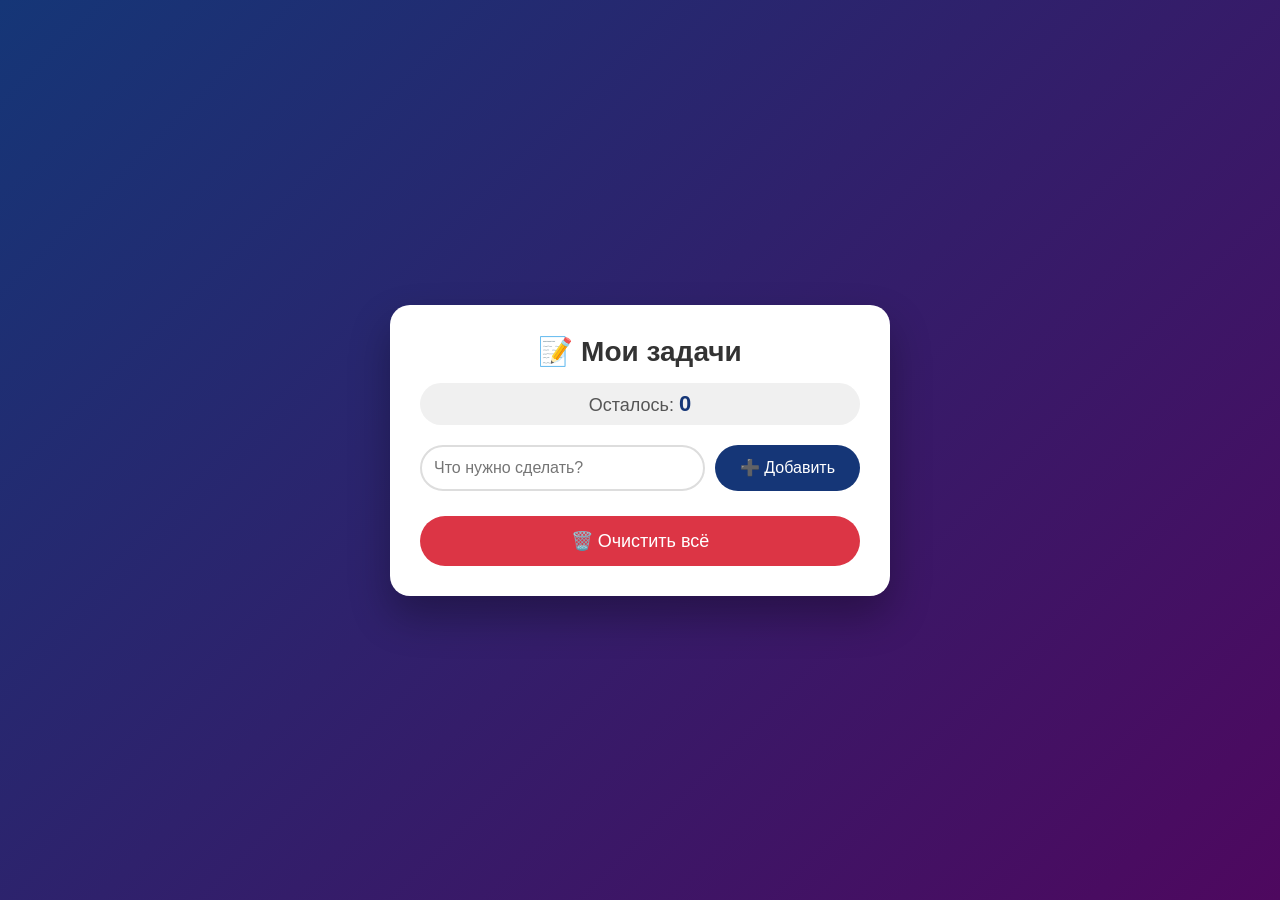
==== index.html @ 0c10a116 "Add files via upload" ====
<!DOCTYPE html>
<html lang="ru">
<head>
    <meta charset="UTF-8">
    <meta name="viewport" content="width=device-width, initial-scale=1.0">
    <title>Мой TODO лист</title>
    <link rel="stylesheet" href="styles.css">
</head>
<body>
    <div class="todo-container">
        <h1>📝 Мои задачи</h1>
        
        <!-- Счётчик оставшихся задач -->
        <div class="counter" id="counter">Осталось: <span id="remainingCount">0</span></div>

        <!-- Поле ввода и кнопка добавления -->
        <div class="input-area">
            <input type="text" id="taskInput" placeholder="Что нужно сделать?">
            <button id="addButton">➕ Добавить</button>
        </div>

        <!-- Список задач будет помещаться сюда -->
        <div id="tasksList" class="tasks-list"></div>

        <!-- Кнопка очистки всех задач -->
        <button id="clearAllButton" class="clear-btn">🗑️ Очистить всё</button>
    </div>

    <script src="app.js"></script>
</body>
</html>
---- styles.css ----
/* Общие настройки для всей страницы */
* {
    box-sizing: border-box;
    margin: 0;
    padding: 0;
}

body {
    font-family: 'Segoe UI', Tahoma, Geneva, Verdana, sans-serif;
    background: linear-gradient(135deg, #153677, #4e085f);
    min-height: 100vh;
    display: flex;
    justify-content: center;
    align-items: center;
    padding: 20px;
}

/* Белая карточка с задачами */
.todo-container {
    background: white;
    max-width: 500px;
    width: 100%;
    padding: 30px;
    border-radius: 20px;
    box-shadow: 0 20px 40px rgba(0, 0, 0, 0.3);
}

/* Заголовок */
h1 {
    text-align: center;
    margin-bottom: 15px;
    color: #333;
    font-size: 28px;
}

/* Счётчик оставшихся задач */
.counter {
    text-align: center;
    font-size: 18px;
    margin-bottom: 20px;
    color: #555;
    background: #f0f0f0;
    padding: 8px;
    border-radius: 30px;
}

#remainingCount {
    font-weight: bold;
    color: #153677;
    font-size: 22px;
}

/* Поле ввода и кнопка добавления */
.input-area {
    display: flex;
    gap: 10px;
    margin-bottom: 25px;
}

#taskInput {
    flex: 1;
    padding: 12px;
    border: 2px solid #ddd;
    border-radius: 30px;
    font-size: 16px;
    outline: none;
    transition: border-color 0.3s;
}

#taskInput:focus {
    border-color: #153677;
}

#addButton {
    padding: 12px 25px;
    background: #153677;
    color: white;
    border: none;
    border-radius: 30px;
    font-size: 16px;
    cursor: pointer;
    transition: background 0.3s;
}

#addButton:hover {
    background: #0f2a55;
}

/* Контейнер для списка задач */
.tasks-list {
    margin-bottom: 20px;
}

/* Карточка одной задачи */
.task-item {
    display: flex;
    align-items: center;
    gap: 12px;
    background: #f9f9f9;
    padding: 12px 15px;
    border-radius: 40px;
    margin-bottom: 10px;
    box-shadow: 0 2px 5px rgba(0,0,0,0.05);
    transition: transform 0.2s;
}

.task-item:hover {
    transform: scale(1.02);
}

/* Чекбокс */
.task-checkbox {
    width: 20px;
    height: 20px;
    cursor: pointer;
    accent-color: #153677; /* цвет галочки */
}

/* Текст задачи */
.task-text {
    flex: 1;
    font-size: 16px;
    color: #333;
    word-break: break-word;
}

/* Если задача выполнена — зачёркиваем текст */
.task-item.completed .task-text {
    text-decoration: line-through;
    color: #aaa;
}

/* Кнопка удаления */
.delete-btn {
    background: none;
    border: none;
    font-size: 20px;
    cursor: pointer;
    color: #999;
    transition: color 0.2s;
    padding: 0 5px;
}

.delete-btn:hover {
    color: #dc3545;
}

/* Кнопка очистки всего списка */
.clear-btn {
    width: 100%;
    padding: 14px;
    background: #dc3545;
    color: white;
    border: none;
    border-radius: 40px;
    font-size: 18px;
    cursor: pointer;
    transition: background 0.3s;
}

.clear-btn:hover {
    background: #c82333;
}
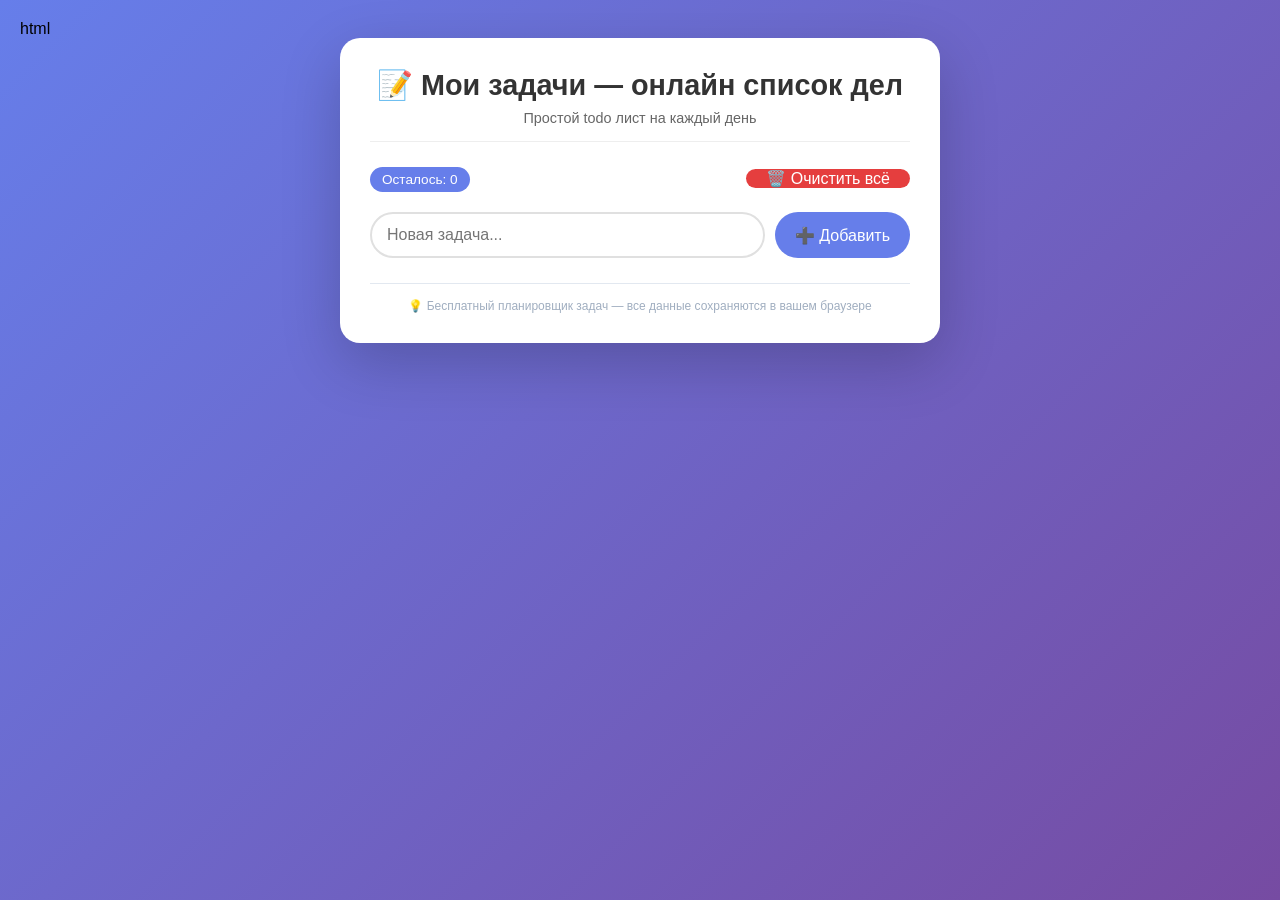
==== commit 21998bcd: "Update index.html" ====
--- a/index.html
+++ b/index.html
@@ -1,31 +1,295 @@
+html
 <!DOCTYPE html>
 <html lang="ru">
 <head>
     <meta charset="UTF-8">
-    <meta name="viewport" content="width=device-width, initial-scale=1.0">
-    <title>Мой TODO лист</title>
-    <link rel="stylesheet" href="styles.css">
+    <meta name="viewport" content="width=device-width, initial-scale=1.0, user-scalable=yes">
+    <title>Мои задачи — онлайн список дел | Простой todo лист</title>
+    <meta name="description" content="Бесплатный планировщик задач: создавайте и отмечайте мои задачи онлайн. Веб-версия без регистрации, для ежедневного использования.">
+    <meta name="keywords" content="мои задачи, todo лист, список задач онлайн, планировщик задач, to do list">
+    <meta name="author" content="Uli Vav">
+    <style>
+        * {
+            margin: 0;
+            padding: 0;
+            box-sizing: border-box;
+        }
+
+        body {
+            font-family: -apple-system, BlinkMacSystemFont, 'Segoe UI', Roboto, 'Helvetica Neue', sans-serif;
+            background: linear-gradient(135deg, #667eea 0%, #764ba2 100%);
+            min-height: 100vh;
+            padding: 20px;
+        }
+
+        .container {
+            max-width: 600px;
+            margin: 0 auto;
+            background: white;
+            border-radius: 20px;
+            box-shadow: 0 20px 60px rgba(0,0,0,0.2);
+            padding: 30px;
+        }
+
+        h1 {
+            font-size: 1.8rem;
+            color: #333;
+            margin-bottom: 8px;
+            text-align: center;
+        }
+
+        .subtitle {
+            text-align: center;
+            color: #666;
+            margin-bottom: 25px;
+            font-size: 0.9rem;
+            border-bottom: 1px solid #eee;
+            padding-bottom: 15px;
+        }
+
+        .todo-header {
+            display: flex;
+            justify-content: space-between;
+            align-items: baseline;
+            margin-bottom: 20px;
+            flex-wrap: wrap;
+            gap: 10px;
+        }
+
+        .remaining {
+            background: #667eea;
+            color: white;
+            padding: 5px 12px;
+            border-radius: 20px;
+            font-size: 0.85rem;
+            font-weight: 500;
+        }
+
+        .add-section {
+            display: flex;
+            gap: 10px;
+            margin-bottom: 25px;
+        }
+
+        .add-section input {
+            flex: 1;
+            padding: 12px 15px;
+            border: 2px solid #e0e0e0;
+            border-radius: 25px;
+            font-size: 1rem;
+            transition: border-color 0.2s;
+        }
+
+        .add-section input:focus {
+            outline: none;
+            border-color: #667eea;
+        }
+
+        button {
+            background: #667eea;
+            color: white;
+            border: none;
+            padding: 0 20px;
+            border-radius: 25px;
+            font-size: 1rem;
+            cursor: pointer;
+            transition: background 0.2s, transform 0.1s;
+        }
+
+        button:hover {
+            background: #5a67d8;
+        }
+
+        button:active {
+            transform: scale(0.97);
+        }
+
+        .clear-btn {
+            background: #e53e3e;
+        }
+
+        .clear-btn:hover {
+            background: #c53030;
+        }
+
+        .todo-list {
+            list-style: none;
+            margin-bottom: 20px;
+        }
+
+        .todo-item {
+            display: flex;
+            align-items: center;
+            gap: 12px;
+            padding: 12px;
+            background: #f7fafc;
+            border-radius: 12px;
+            margin-bottom: 8px;
+            transition: background 0.2s;
+        }
+
+        .todo-item:hover {
+            background: #edf2f7;
+        }
+
+        .todo-item input[type="checkbox"] {
+            width: 20px;
+            height: 20px;
+            cursor: pointer;
+        }
+
+        .todo-text {
+            flex: 1;
+            font-size: 1rem;
+            color: #2d3748;
+            word-break: break-word;
+        }
+
+        .completed {
+            text-decoration: line-through;
+            color: #a0aec0;
+        }
+
+        .delete-btn {
+            background: none;
+            color: #e53e3e;
+            font-size: 1.2rem;
+            padding: 5px 10px;
+            border-radius: 20px;
+        }
+
+        .delete-btn:hover {
+            background: #fed7d7;
+            color: #c53030;
+        }
+
+        footer {
+            text-align: center;
+            color: #a0aec0;
+            font-size: 0.75rem;
+            margin-top: 20px;
+            padding-top: 15px;
+            border-top: 1px solid #e2e8f0;
+        }
+    </style>
 </head>
 <body>
-    <div class="todo-container">
-        <h1>📝 Мои задачи</h1>
-        
-        <!-- Счётчик оставшихся задач -->
-        <div class="counter" id="counter">Осталось: <span id="remainingCount">0</span></div>
-
-        <!-- Поле ввода и кнопка добавления -->
-        <div class="input-area">
-            <input type="text" id="taskInput" placeholder="Что нужно сделать?">
-            <button id="addButton">➕ Добавить</button>
+    <div class="container">
+        <h1>📝 Мои задачи — онлайн список дел</h1>
+        <div class="subtitle">Простой todo лист на каждый день</div>
+
+        <div class="todo-header">
+            <span class="remaining">Осталось: <span id="remainingCount">0</span></span>
+            <button id="clearAllBtn" class="clear-btn" aria-label="Очистить все задачи">🗑️ Очистить всё</button>
         </div>
 
-        <!-- Список задач будет помещаться сюда -->
-        <div id="tasksList" class="tasks-list"></div>
-
-        <!-- Кнопка очистки всех задач -->
-        <button id="clearAllButton" class="clear-btn">🗑️ Очистить всё</button>
+        <div class="add-section">
+            <input type="text" id="taskInput" placeholder="Новая задача..." aria-label="Текст новой задачи">
+            <button id="addBtn">➕ Добавить</button>
+        </div>
+
+        <ul class="todo-list" id="todoList"></ul>
+        <footer>
+            💡 Бесплатный планировщик задач — все данные сохраняются в вашем браузере
+        </footer>
     </div>
 
-    <script src="app.js"></script>
+    <script>
+        // Загрузка задач из localStorage
+        let tasks = JSON.parse(localStorage.getItem('tasks')) || [];
+
+        // DOM элементы
+        const todoList = document.getElementById('todoList');
+        const taskInput = document.getElementById('taskInput');
+        const addBtn = document.getElementById('addBtn');
+        const clearAllBtn = document.getElementById('clearAllBtn');
+        const remainingCount = document.getElementById('remainingCount');
+
+        // Сохранение в localStorage
+        function saveTasks() {
+            localStorage.setItem('tasks', JSON.stringify(tasks));
+        }
+
+        // Обновление счетчика оставшихся задач
+        function updateRemaining() {
+            const remaining = tasks.filter(task => !task.completed).length;
+            remainingCount.textContent = remaining;
+        }
+
+        // Рендер списка задач
+        function renderTasks() {
+            todoList.innerHTML = '';
+            
+            tasks.forEach((task, index) => {
+                const li = document.createElement('li');
+                li.className = 'todo-item';
+                
+                const checkbox = document.createElement('input');
+                checkbox.type = 'checkbox';
+                checkbox.checked = task.completed;
+                checkbox.addEventListener('change', () => {
+                    tasks[index].completed = checkbox.checked;
+                    saveTasks();
+                    renderTasks();
+                });
+                
+                const span = document.createElement('span');
+                span.className = 'todo-text' + (task.completed ? ' completed' : '');
+                span.textContent = task.text;
+                
+                const deleteBtn = document.createElement('button');
+                deleteBtn.textContent = '🗑️';
+                deleteBtn.className = 'delete-btn';
+                deleteBtn.setAttribute('aria-label', 'Удалить задачу');
+                deleteBtn.addEventListener('click', () => {
+                    tasks.splice(index, 1);
+                    saveTasks();
+                    renderTasks();
+                });
+                
+                li.appendChild(checkbox);
+                li.appendChild(span);
+                li.appendChild(deleteBtn);
+                todoList.appendChild(li);
+            });
+            
+            updateRemaining();
+        }
+
+        // Добавление новой задачи
+        function addTask() {
+            const text = taskInput.value.trim();
+            if (text === '') return;
+            
+            tasks.push({
+                text: text,
+                completed: false
+            });
+            
+            saveTasks();
+            renderTasks();
+            taskInput.value = '';
+            taskInput.focus();
+        }
+
+        // Очистка всех задач
+        function clearAllTasks() {
+            if (confirm('Удалить все задачи без возможности восстановления?')) {
+                tasks = [];
+                saveTasks();
+                renderTasks();
+            }
+        }
+
+        // Обработчики событий
+        addBtn.addEventListener('click', addTask);
+        clearAllBtn.addEventListener('click', clearAllTasks);
+        taskInput.addEventListener('keypress', (e) => {
+            if (e.key === 'Enter') addTask();
+        });
+
+        // Первоначальный рендер
+        renderTasks();
+    </script>
 </body>
-</html>+</html>
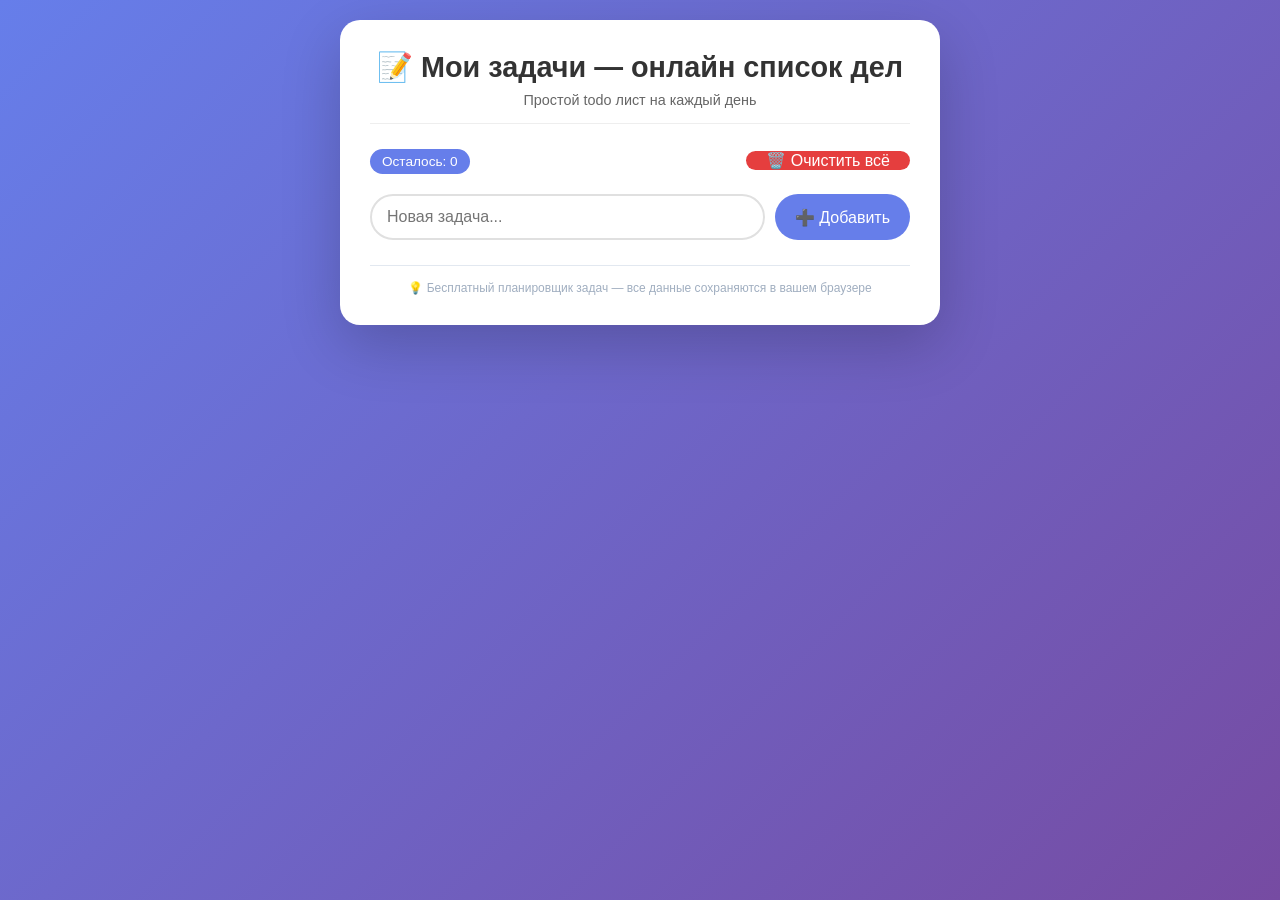
==== commit 2bd43ae9: "Update index.html" ====
--- a/index.html
+++ b/index.html
@@ -1,4 +1,4 @@
-html
+
 <!DOCTYPE html>
 <html lang="ru">
 <head>
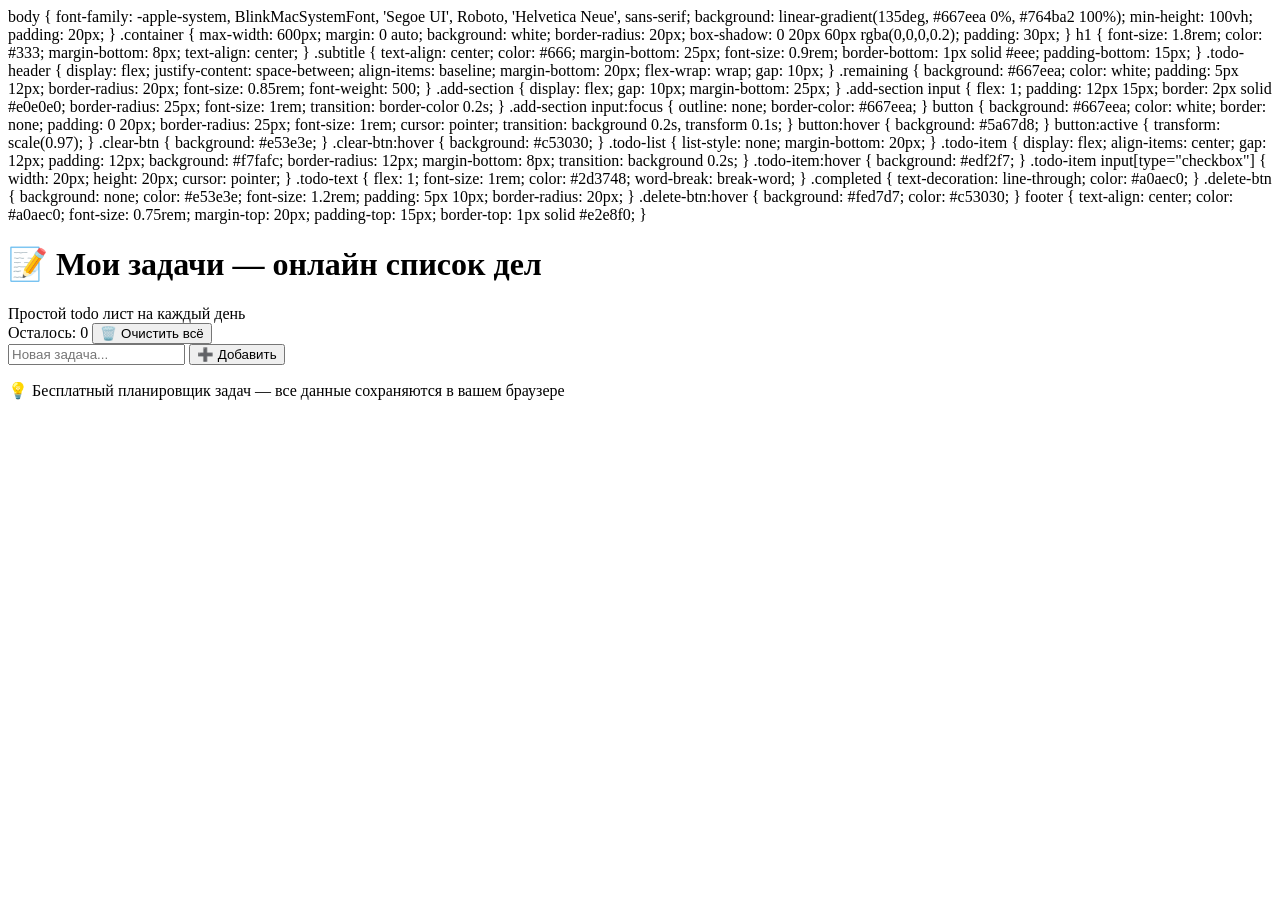
==== commit 01c5eb51: "Update index.html" ====
--- a/index.html
+++ b/index.html
@@ -2,19 +2,26 @@
 <!DOCTYPE html>
 <html lang="ru">
 <head>
-    <meta charset="UTF-8">
-    <meta name="viewport" content="width=device-width, initial-scale=1.0, user-scalable=yes">
-    <title>Мои задачи — онлайн список дел | Простой todo лист</title>
-    <meta name="description" content="Бесплатный планировщик задач: создавайте и отмечайте мои задачи онлайн. Веб-версия без регистрации, для ежедневного использования.">
-    <meta name="keywords" content="мои задачи, todo лист, список задач онлайн, планировщик задач, to do list">
-    <meta name="author" content="Uli Vav">
-    <style>
-        * {
-            margin: 0;
-            padding: 0;
-            box-sizing: border-box;
-        }
-
+   <!-- Основные метатеги для SEO -->
+<title>Онлайн список задач — бесплатный todo лист | Мои задачи</title>
+<meta name="description" content="Простой онлайн todo лист для ежедневных задач. Планируйте дела, ведите чек-листы без регистрации. Добавляйте, отмечайте и удаляйте задачи за секунды.">
+<meta name="keywords" content="онлайн todo лист, список задач, мои задачи, планировщик задач, to do list, чек лист">
+<meta name="author" content="Uli Vav">
+
+<!-- Метатеги для соцсетей (Open Graph) -->
+<meta property="og:title" content="Мои задачи — бесплатный онлайн планировщик">
+<meta property="og:description" content="Организуйте свой день с простым todo листом. Никаких регистраций — всё работает в браузере.">
+<meta property="og:url" content="https://uli-vav.github.io/">
+<meta property="og:type" content="website">
+<meta property="og:image" content="https://uli-vav.github.io/preview.jpg">
+
+<!-- Твиттер (X) -->
+<meta name="twitter:card" content="summary">
+<meta name="twitter:title" content="Мои задачи — todo лист онлайн">
+<meta name="twitter:description" content="Простейший способ вести список дел прямо в браузере.">
+
+<!-- Роботы -->
+<meta name="robots" content="index, follow">
         body {
             font-family: -apple-system, BlinkMacSystemFont, 'Segoe UI', Roboto, 'Helvetica Neue', sans-serif;
             background: linear-gradient(135deg, #667eea 0%, #764ba2 100%);
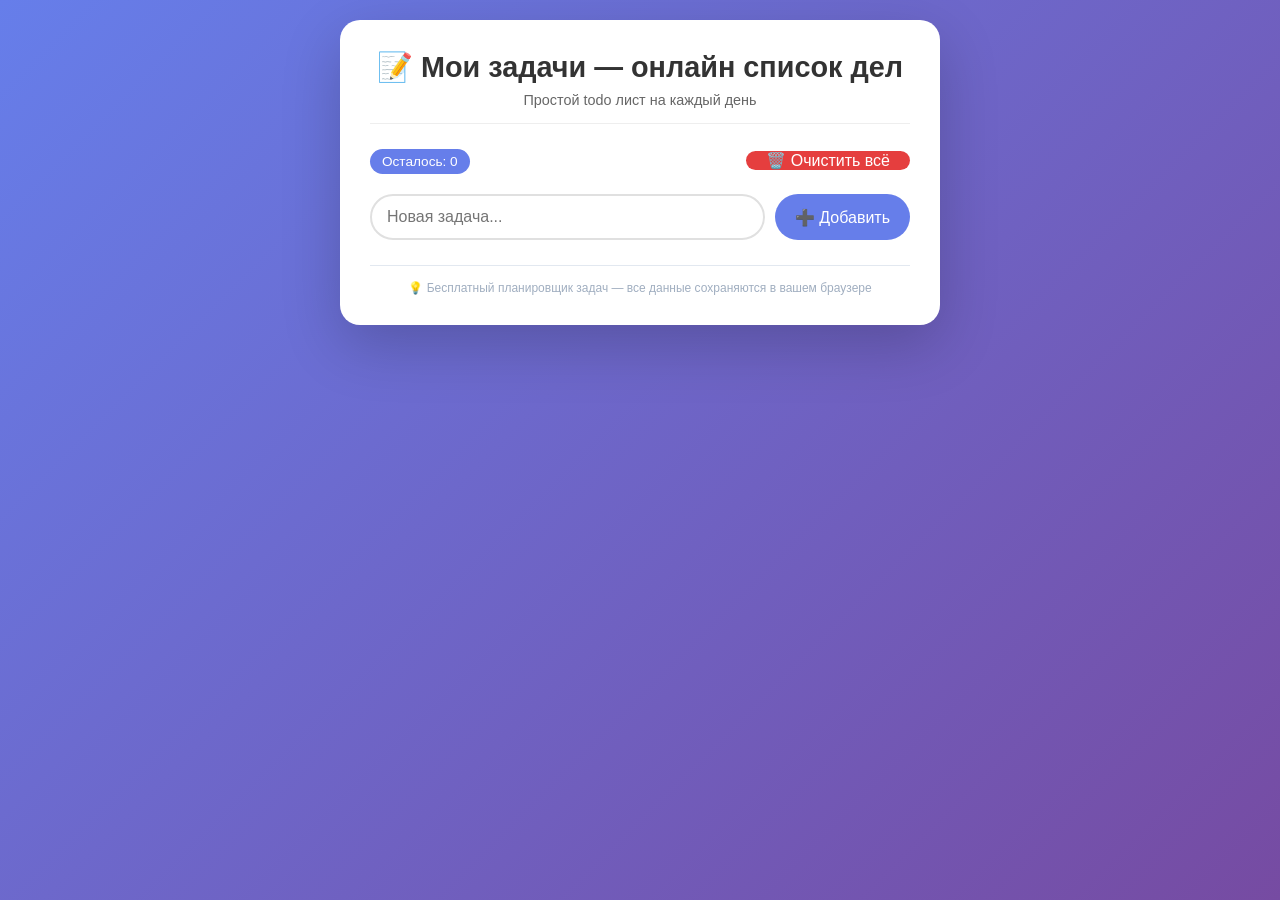
==== commit 4f1efa98: "Update index.html" ====
--- a/index.html
+++ b/index.html
@@ -1,27 +1,19 @@
-
 <!DOCTYPE html>
 <html lang="ru">
 <head>
-   <!-- Основные метатеги для SEO -->
-<title>Онлайн список задач — бесплатный todo лист | Мои задачи</title>
-<meta name="description" content="Простой онлайн todo лист для ежедневных задач. Планируйте дела, ведите чек-листы без регистрации. Добавляйте, отмечайте и удаляйте задачи за секунды.">
-<meta name="keywords" content="онлайн todo лист, список задач, мои задачи, планировщик задач, to do list, чек лист">
-<meta name="author" content="Uli Vav">
-
-<!-- Метатеги для соцсетей (Open Graph) -->
-<meta property="og:title" content="Мои задачи — бесплатный онлайн планировщик">
-<meta property="og:description" content="Организуйте свой день с простым todo листом. Никаких регистраций — всё работает в браузере.">
-<meta property="og:url" content="https://uli-vav.github.io/">
-<meta property="og:type" content="website">
-<meta property="og:image" content="https://uli-vav.github.io/preview.jpg">
-
-<!-- Твиттер (X) -->
-<meta name="twitter:card" content="summary">
-<meta name="twitter:title" content="Мои задачи — todo лист онлайн">
-<meta name="twitter:description" content="Простейший способ вести список дел прямо в браузере.">
-
-<!-- Роботы -->
-<meta name="robots" content="index, follow">
+    <meta charset="UTF-8">
+    <meta name="viewport" content="width=device-width, initial-scale=1.0, user-scalable=yes">
+    <title>Мои задачи — онлайн список дел | Простой todo лист</title>
+    <meta name="description" content="Бесплатный планировщик задач: создавайте и отмечайте мои задачи онлайн. Веб-версия без регистрации, для ежедневного использования.">
+    <meta name="keywords" content="мои задачи, todo лист, список задач онлайн, планировщик задач, to do list">
+    <meta name="author" content="Uli Vav">
+    <style>
+        * {
+            margin: 0;
+            padding: 0;
+            box-sizing: border-box;
+        }
+
         body {
             font-family: -apple-system, BlinkMacSystemFont, 'Segoe UI', Roboto, 'Helvetica Neue', sans-serif;
             background: linear-gradient(135deg, #667eea 0%, #764ba2 100%);
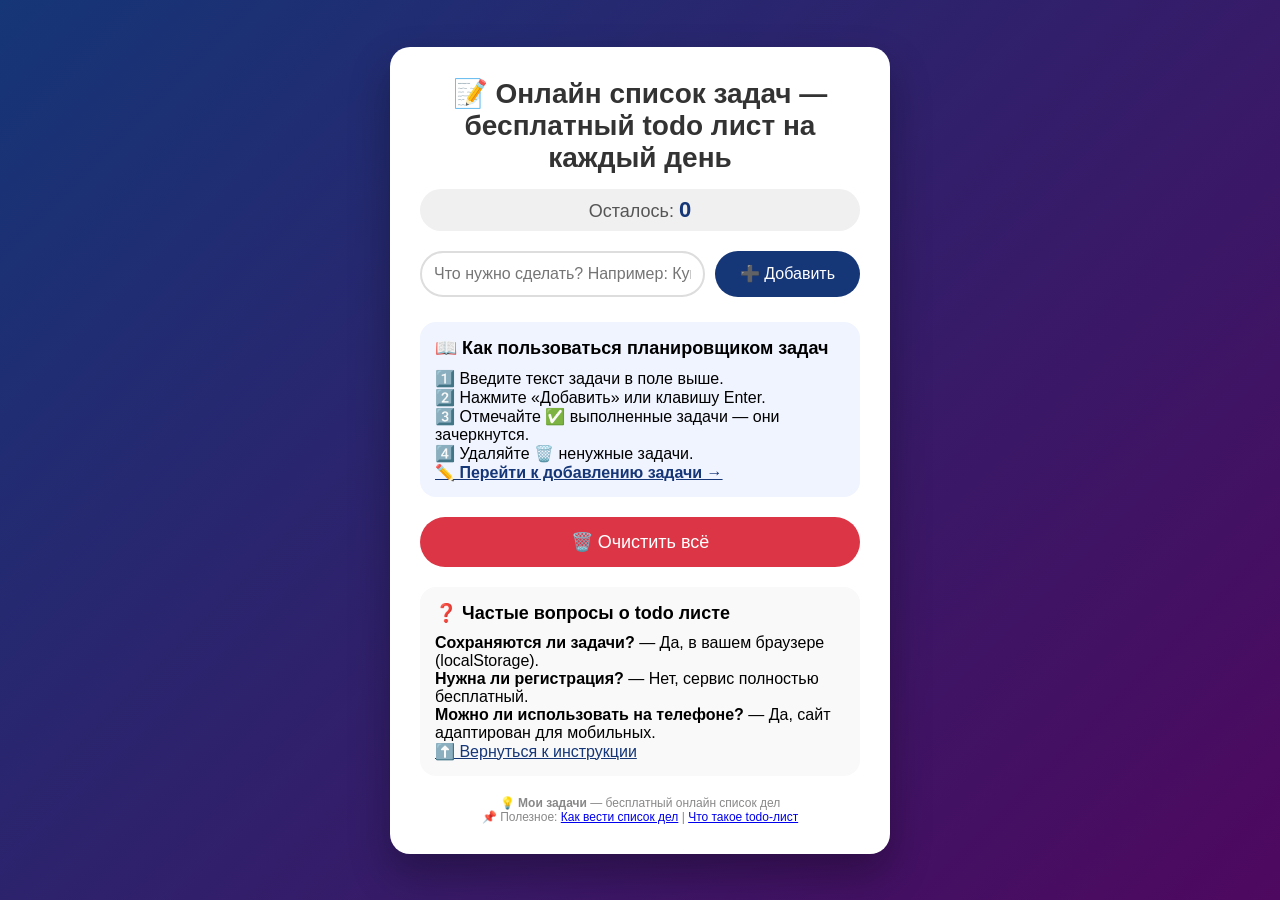
==== commit fcf2f2ea: "Update index.html" ====
--- a/index.html
+++ b/index.html
@@ -3,292 +3,63 @@
 <head>
     <meta charset="UTF-8">
     <meta name="viewport" content="width=device-width, initial-scale=1.0, user-scalable=yes">
-    <title>Мои задачи — онлайн список дел | Простой todo лист</title>
-    <meta name="description" content="Бесплатный планировщик задач: создавайте и отмечайте мои задачи онлайн. Веб-версия без регистрации, для ежедневного использования.">
-    <meta name="keywords" content="мои задачи, todo лист, список задач онлайн, планировщик задач, to do list">
+    <!-- ▲▲▲ ОСНОВНЫЕ МЕТАТЕГИ ДЛЯ SEO ▲▲▲ -->
+    <title>Онлайн список задач — бесплатный todo лист | Мои задачи</title>
+    <meta name="description" content="Простой онлайн todo лист для ежедневных задач. Планируйте дела, ведите чек-листы без регистрации. Добавляйте, отмечайте и удаляйте задачи за секунды.">
+    <meta name="keywords" content="онлайн todo лист, список задач, мои задачи, планировщик задач, to do list, чек лист, ежедневник онлайн">
     <meta name="author" content="Uli Vav">
-    <style>
-        * {
-            margin: 0;
-            padding: 0;
-            box-sizing: border-box;
-        }
-
-        body {
-            font-family: -apple-system, BlinkMacSystemFont, 'Segoe UI', Roboto, 'Helvetica Neue', sans-serif;
-            background: linear-gradient(135deg, #667eea 0%, #764ba2 100%);
-            min-height: 100vh;
-            padding: 20px;
-        }
-
-        .container {
-            max-width: 600px;
-            margin: 0 auto;
-            background: white;
-            border-radius: 20px;
-            box-shadow: 0 20px 60px rgba(0,0,0,0.2);
-            padding: 30px;
-        }
-
-        h1 {
-            font-size: 1.8rem;
-            color: #333;
-            margin-bottom: 8px;
-            text-align: center;
-        }
-
-        .subtitle {
-            text-align: center;
-            color: #666;
-            margin-bottom: 25px;
-            font-size: 0.9rem;
-            border-bottom: 1px solid #eee;
-            padding-bottom: 15px;
-        }
-
-        .todo-header {
-            display: flex;
-            justify-content: space-between;
-            align-items: baseline;
-            margin-bottom: 20px;
-            flex-wrap: wrap;
-            gap: 10px;
-        }
-
-        .remaining {
-            background: #667eea;
-            color: white;
-            padding: 5px 12px;
-            border-radius: 20px;
-            font-size: 0.85rem;
-            font-weight: 500;
-        }
-
-        .add-section {
-            display: flex;
-            gap: 10px;
-            margin-bottom: 25px;
-        }
-
-        .add-section input {
-            flex: 1;
-            padding: 12px 15px;
-            border: 2px solid #e0e0e0;
-            border-radius: 25px;
-            font-size: 1rem;
-            transition: border-color 0.2s;
-        }
-
-        .add-section input:focus {
-            outline: none;
-            border-color: #667eea;
-        }
-
-        button {
-            background: #667eea;
-            color: white;
-            border: none;
-            padding: 0 20px;
-            border-radius: 25px;
-            font-size: 1rem;
-            cursor: pointer;
-            transition: background 0.2s, transform 0.1s;
-        }
-
-        button:hover {
-            background: #5a67d8;
-        }
-
-        button:active {
-            transform: scale(0.97);
-        }
-
-        .clear-btn {
-            background: #e53e3e;
-        }
-
-        .clear-btn:hover {
-            background: #c53030;
-        }
-
-        .todo-list {
-            list-style: none;
-            margin-bottom: 20px;
-        }
-
-        .todo-item {
-            display: flex;
-            align-items: center;
-            gap: 12px;
-            padding: 12px;
-            background: #f7fafc;
-            border-radius: 12px;
-            margin-bottom: 8px;
-            transition: background 0.2s;
-        }
-
-        .todo-item:hover {
-            background: #edf2f7;
-        }
-
-        .todo-item input[type="checkbox"] {
-            width: 20px;
-            height: 20px;
-            cursor: pointer;
-        }
-
-        .todo-text {
-            flex: 1;
-            font-size: 1rem;
-            color: #2d3748;
-            word-break: break-word;
-        }
-
-        .completed {
-            text-decoration: line-through;
-            color: #a0aec0;
-        }
-
-        .delete-btn {
-            background: none;
-            color: #e53e3e;
-            font-size: 1.2rem;
-            padding: 5px 10px;
-            border-radius: 20px;
-        }
-
-        .delete-btn:hover {
-            background: #fed7d7;
-            color: #c53030;
-        }
-
-        footer {
-            text-align: center;
-            color: #a0aec0;
-            font-size: 0.75rem;
-            margin-top: 20px;
-            padding-top: 15px;
-            border-top: 1px solid #e2e8f0;
-        }
-    </style>
+    <meta name="robots" content="index, follow">
+    <!-- Метатеги для соцсетей (Open Graph) -->
+    <meta property="og:title" content="Мои задачи — бесплатный онлайн планировщик">
+    <meta property="og:description" content="Организуйте свой день с простым todo листом. Никаких регистраций — всё работает в браузере.">
+    <meta property="og:url" content="https://uli-vav.github.io/">
+    <meta property="og:type" content="website">
+    <!-- Стили -->
+    <link rel="stylesheet" href="styles.css">
 </head>
 <body>
-    <div class="container">
-        <h1>📝 Мои задачи — онлайн список дел</h1>
-        <div class="subtitle">Простой todo лист на каждый день</div>
-
-        <div class="todo-header">
-            <span class="remaining">Осталось: <span id="remainingCount">0</span></span>
-            <button id="clearAllBtn" class="clear-btn" aria-label="Очистить все задачи">🗑️ Очистить всё</button>
+    <div class="todo-container">
+        <!-- ▲▲▲ ОПТИМИЗИРОВАННЫЙ H1 (ключевое слово в начале) ▲▲▲ -->
+        <h1>📝 Онлайн список задач — бесплатный todo лист на каждый день</h1>
+        <!-- Счётчик оставшихся задач -->
+        <div class="counter" id="counter">Осталось: <span id="remainingCount">0</span></div>
+        <!-- Поле ввода и кнопка добавления -->
+        <div class="input-area">
+            <input type="text" id="taskInput" placeholder="Что нужно сделать? Например: Купить продукты, Сделать отчёт...">
+            <button id="addButton">➕ Добавить</button>
         </div>
-
-        <div class="add-section">
-            <input type="text" id="taskInput" placeholder="Новая задача..." aria-label="Текст новой задачи">
-            <button id="addBtn">➕ Добавить</button>
-        </div>
-
-        <ul class="todo-list" id="todoList"></ul>
-        <footer>
-            💡 Бесплатный планировщик задач — все данные сохраняются в вашем браузере
+        <!-- ▲▲▲ НОВАЯ СЕКЦИЯ: КАК ПОЛЬЗОВАТЬСЯ (для внутренней перелинковки) ▲▲▲ -->
+        <section id="how-to-use" style="background: #f0f4ff; padding: 15px; border-radius: 16px; margin-bottom: 20px;">
+            <h2 style="font-size: 18px; margin-bottom: 10px;">📖 Как пользоваться планировщиком задач</h2>
+            <p>1️⃣ Введите текст задачи в поле выше.</p>
+            <p>2️⃣ Нажмите «Добавить» или клавишу Enter.</p>
+            <p>3️⃣ Отмечайте ✅ выполненные задачи — они зачеркнутся.</p>
+            <p>4️⃣ Удаляйте 🗑️ ненужные задачи.</p>
+            <a href="#taskInput" style="color: #153677; font-weight: bold;">✏️ Перейти к добавлению задачи →</a>
+        </section>
+        <!-- Список задач будет помещаться сюда -->
+        <div id="tasksList" class="tasks-list"></div>
+        <!-- Кнопка очистки всех задач -->
+        <button id="clearAllButton" class="clear-btn">🗑️ Очистить всё</button>
+        <!-- ▲▲▲ НОВАЯ СЕКЦИЯ: FAQ (для внутренней перелинковки и ключевых слов) ▲▲▲ -->
+        <section id="faq" style="background: #f9f9f9; padding: 15px; border-radius: 16px; margin-top: 20px;">
+            <h2 style="font-size: 18px; margin-bottom: 10px;">❓ Частые вопросы о todo листе</h2>
+            <p><strong>Сохраняются ли задачи?</strong> — Да, в вашем браузере (localStorage).</p>
+            <p><strong>Нужна ли регистрация?</strong> — Нет, сервис полностью бесплатный.</p>
+            <p><strong>Можно ли использовать на телефоне?</strong> — Да, сайт адаптирован для мобильных.</p>
+            <a href="#how-to-use" style="color: #153677;">⬆️ Вернуться к инструкции</a>
+        </section>
+        <!-- Подвал с внешними ссылками (полезные ресурсы) -->
+        <footer style="margin-top: 20px; text-align: center; font-size: 12px; color: #888;">
+            <p>💡 <strong>Мои задачи</strong> — бесплатный онлайн список дел</p>
+            <p>
+                📌 Полезное: 
+                <a href="https://lifehacker.ru/todo-list/" target="_blank" rel="noopener">Как вести список дел</a> | 
+                <a href="https://ru.wikipedia.org/wiki/Todo-лист" target="_blank" rel="noopener">Что такое todo-лист</a>
+            </p>
         </footer>
     </div>
-
-    <script>
-        // Загрузка задач из localStorage
-        let tasks = JSON.parse(localStorage.getItem('tasks')) || [];
-
-        // DOM элементы
-        const todoList = document.getElementById('todoList');
-        const taskInput = document.getElementById('taskInput');
-        const addBtn = document.getElementById('addBtn');
-        const clearAllBtn = document.getElementById('clearAllBtn');
-        const remainingCount = document.getElementById('remainingCount');
-
-        // Сохранение в localStorage
-        function saveTasks() {
-            localStorage.setItem('tasks', JSON.stringify(tasks));
-        }
-
-        // Обновление счетчика оставшихся задач
-        function updateRemaining() {
-            const remaining = tasks.filter(task => !task.completed).length;
-            remainingCount.textContent = remaining;
-        }
-
-        // Рендер списка задач
-        function renderTasks() {
-            todoList.innerHTML = '';
-            
-            tasks.forEach((task, index) => {
-                const li = document.createElement('li');
-                li.className = 'todo-item';
-                
-                const checkbox = document.createElement('input');
-                checkbox.type = 'checkbox';
-                checkbox.checked = task.completed;
-                checkbox.addEventListener('change', () => {
-                    tasks[index].completed = checkbox.checked;
-                    saveTasks();
-                    renderTasks();
-                });
-                
-                const span = document.createElement('span');
-                span.className = 'todo-text' + (task.completed ? ' completed' : '');
-                span.textContent = task.text;
-                
-                const deleteBtn = document.createElement('button');
-                deleteBtn.textContent = '🗑️';
-                deleteBtn.className = 'delete-btn';
-                deleteBtn.setAttribute('aria-label', 'Удалить задачу');
-                deleteBtn.addEventListener('click', () => {
-                    tasks.splice(index, 1);
-                    saveTasks();
-                    renderTasks();
-                });
-                
-                li.appendChild(checkbox);
-                li.appendChild(span);
-                li.appendChild(deleteBtn);
-                todoList.appendChild(li);
-            });
-            
-            updateRemaining();
-        }
-
-        // Добавление новой задачи
-        function addTask() {
-            const text = taskInput.value.trim();
-            if (text === '') return;
-            
-            tasks.push({
-                text: text,
-                completed: false
-            });
-            
-            saveTasks();
-            renderTasks();
-            taskInput.value = '';
-            taskInput.focus();
-        }
-
-        // Очистка всех задач
-        function clearAllTasks() {
-            if (confirm('Удалить все задачи без возможности восстановления?')) {
-                tasks = [];
-                saveTasks();
-                renderTasks();
-            }
-        }
-
-        // Обработчики событий
-        addBtn.addEventListener('click', addTask);
-        clearAllBtn.addEventListener('click', clearAllTasks);
-        taskInput.addEventListener('keypress', (e) => {
-            if (e.key === 'Enter') addTask();
-        });
-
-        // Первоначальный рендер
-        renderTasks();
-    </script>
+    <!-- ▲▲▲ СКРИПТ ПОДКЛЮЧАЕТСЯ В КОНЦЕ (для скорости загрузки) ▲▲▲ -->
+    <script src="app.js"></script>
 </body>
 </html>
--- a/styles.css
+++ b/styles.css
@@ -0,0 +1,163 @@
+/* Общие настройки для всей страницы */
+* {
+    box-sizing: border-box;
+    margin: 0;
+    padding: 0;
+}
+
+body {
+    font-family: 'Segoe UI', Tahoma, Geneva, Verdana, sans-serif;
+    background: linear-gradient(135deg, #153677, #4e085f);
+    min-height: 100vh;
+    display: flex;
+    justify-content: center;
+    align-items: center;
+    padding: 20px;
+}
+
+/* Белая карточка с задачами */
+.todo-container {
+    background: white;
+    max-width: 500px;
+    width: 100%;
+    padding: 30px;
+    border-radius: 20px;
+    box-shadow: 0 20px 40px rgba(0, 0, 0, 0.3);
+}
+
+/* Заголовок */
+h1 {
+    text-align: center;
+    margin-bottom: 15px;
+    color: #333;
+    font-size: 28px;
+}
+
+/* Счётчик оставшихся задач */
+.counter {
+    text-align: center;
+    font-size: 18px;
+    margin-bottom: 20px;
+    color: #555;
+    background: #f0f0f0;
+    padding: 8px;
+    border-radius: 30px;
+}
+
+#remainingCount {
+    font-weight: bold;
+    color: #153677;
+    font-size: 22px;
+}
+
+/* Поле ввода и кнопка добавления */
+.input-area {
+    display: flex;
+    gap: 10px;
+    margin-bottom: 25px;
+}
+
+#taskInput {
+    flex: 1;
+    padding: 12px;
+    border: 2px solid #ddd;
+    border-radius: 30px;
+    font-size: 16px;
+    outline: none;
+    transition: border-color 0.3s;
+}
+
+#taskInput:focus {
+    border-color: #153677;
+}
+
+#addButton {
+    padding: 12px 25px;
+    background: #153677;
+    color: white;
+    border: none;
+    border-radius: 30px;
+    font-size: 16px;
+    cursor: pointer;
+    transition: background 0.3s;
+}
+
+#addButton:hover {
+    background: #0f2a55;
+}
+
+/* Контейнер для списка задач */
+.tasks-list {
+    margin-bottom: 20px;
+}
+
+/* Карточка одной задачи */
+.task-item {
+    display: flex;
+    align-items: center;
+    gap: 12px;
+    background: #f9f9f9;
+    padding: 12px 15px;
+    border-radius: 40px;
+    margin-bottom: 10px;
+    box-shadow: 0 2px 5px rgba(0,0,0,0.05);
+    transition: transform 0.2s;
+}
+
+.task-item:hover {
+    transform: scale(1.02);
+}
+
+/* Чекбокс */
+.task-checkbox {
+    width: 20px;
+    height: 20px;
+    cursor: pointer;
+    accent-color: #153677; /* цвет галочки */
+}
+
+/* Текст задачи */
+.task-text {
+    flex: 1;
+    font-size: 16px;
+    color: #333;
+    word-break: break-word;
+}
+
+/* Если задача выполнена — зачёркиваем текст */
+.task-item.completed .task-text {
+    text-decoration: line-through;
+    color: #aaa;
+}
+
+/* Кнопка удаления */
+.delete-btn {
+    background: none;
+    border: none;
+    font-size: 20px;
+    cursor: pointer;
+    color: #999;
+    transition: color 0.2s;
+    padding: 0 5px;
+}
+
+.delete-btn:hover {
+    color: #dc3545;
+}
+
+/* Кнопка очистки всего списка */
+.clear-btn {
+    width: 100%;
+    padding: 14px;
+    background: #dc3545;
+    color: white;
+    border: none;
+    border-radius: 40px;
+    font-size: 18px;
+    cursor: pointer;
+    transition: background 0.3s;
+}
+
+.clear-btn:hover {
+    background: #c82333;
+}
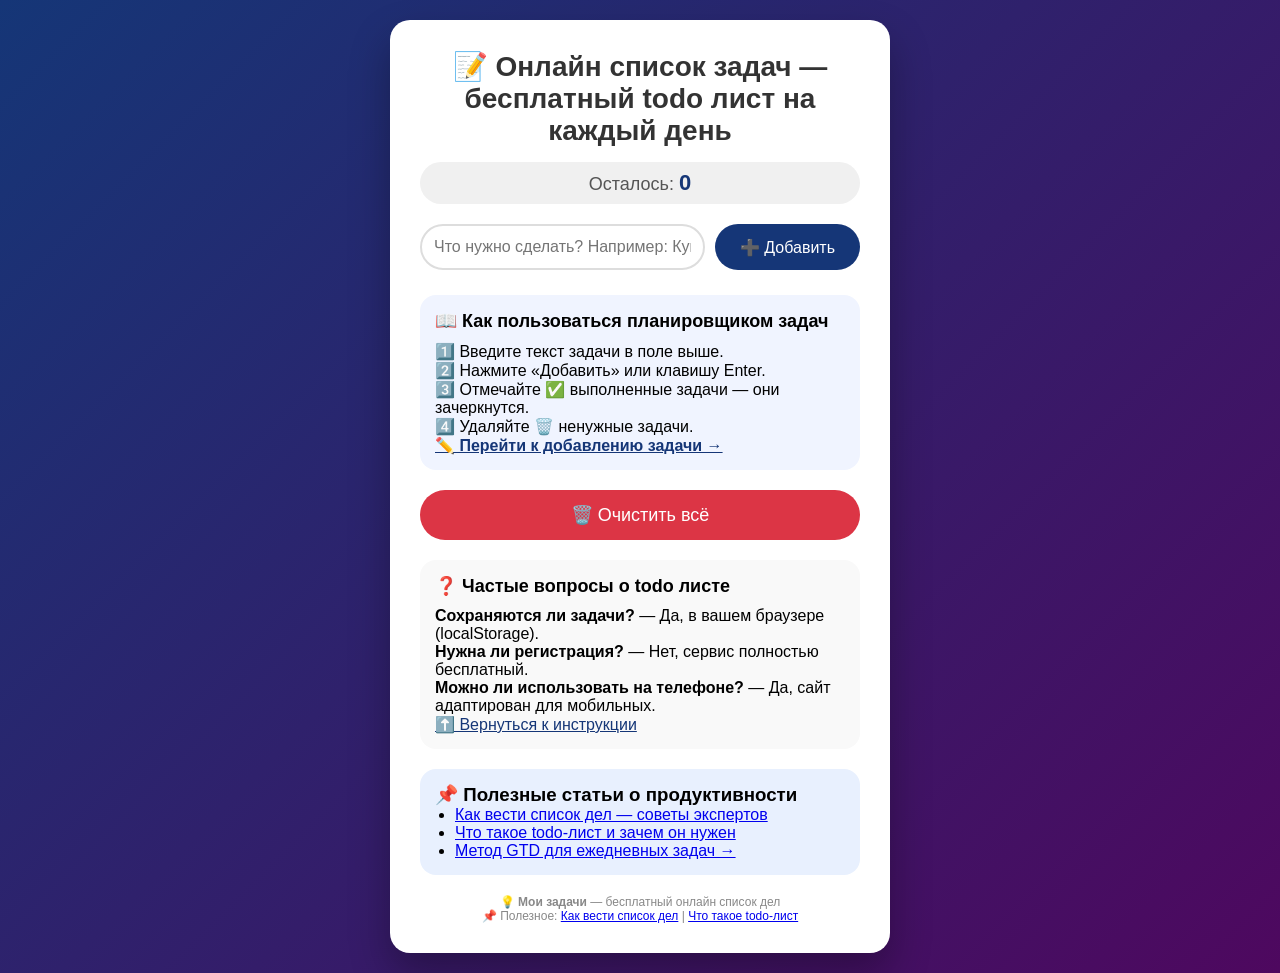
==== commit 84d2108b: "Update index.html" ====
--- a/index.html
+++ b/index.html
@@ -2,6 +2,31 @@
 <html lang="ru">
 <head>
     <meta charset="UTF-8">
+    <!-- SEO метатеги -->
+    <title>Онлайн список задач — бесплатный todo лист | Мои задачи</title>
+    <meta name="description" content="Простой онлайн todo лист для ежедневных задач. Планируйте дела, ведите чек-листы без регистрации. Добавляйте, отмечайте и удаляйте задачи за секунды.">
+    <meta name="keywords" content="онлайн список задач, todo лист, мои задачи, планировщик задач, to do list, чек лист, ежедневник онлайн, бесплатный планировщик">
+    <meta name="author" content="Мои задачи">
+    <meta name="robots" content="index, follow">
+    <!-- Canonical ссылка (чтобы не было дублей) -->
+    <link rel="canonical" href="https://uli-vav.github.io/">
+    <!-- Микроразметка Schema.org (JSON-LD) -->
+    <script type="application/ld+json">
+    {
+      "@context": "https://schema.org",
+      "@type": "WebApplication",
+      "name": "Мои задачи — онлайн список дел",
+      "description": "Бесплатный планировщик задач для ежедневного использования",
+      "url": "https://uli-vav.github.io/",
+      "applicationCategory": "Productivity",
+      "operatingSystem": "Web",
+      "offers": {
+        "@type": "Offer",
+        "price": "0",
+        "priceCurrency": "RUB"
+      }
+    }
+    </script>
     <meta name="viewport" content="width=device-width, initial-scale=1.0, user-scalable=yes">
     <!-- ▲▲▲ ОСНОВНЫЕ МЕТАТЕГИ ДЛЯ SEO ▲▲▲ -->
     <title>Онлайн список задач — бесплатный todo лист | Мои задачи</title>
@@ -49,6 +74,15 @@
             <p><strong>Можно ли использовать на телефоне?</strong> — Да, сайт адаптирован для мобильных.</p>
             <a href="#how-to-use" style="color: #153677;">⬆️ Вернуться к инструкции</a>
         </section>
+         <!-- Блок для внутренней перелинковки -->
+        <section style="background: #e8f0fe; padding: 15px; border-radius: 16px; margin-top: 20px;">
+            <h3>📌 Полезные статьи о продуктивности</h3>
+            <ul style="margin-left: 20px;">
+                <li><a href="https://lifehacker.ru/todo-list/" target="_blank" rel="noopener">Как вести список дел — советы экспертов</a></li>
+                <li><a href="https://ru.wikipedia.org/wiki/Todo-лист" target="_blank" rel="noopener">Что такое todo-лист и зачем он нужен</a></li>
+                <li><a href="#how-to-use">Метод GTD для ежедневных задач →</a></li>
+            </ul>
+        </section>
         <!-- Подвал с внешними ссылками (полезные ресурсы) -->
         <footer style="margin-top: 20px; text-align: center; font-size: 12px; color: #888;">
             <p>💡 <strong>Мои задачи</strong> — бесплатный онлайн список дел</p>
